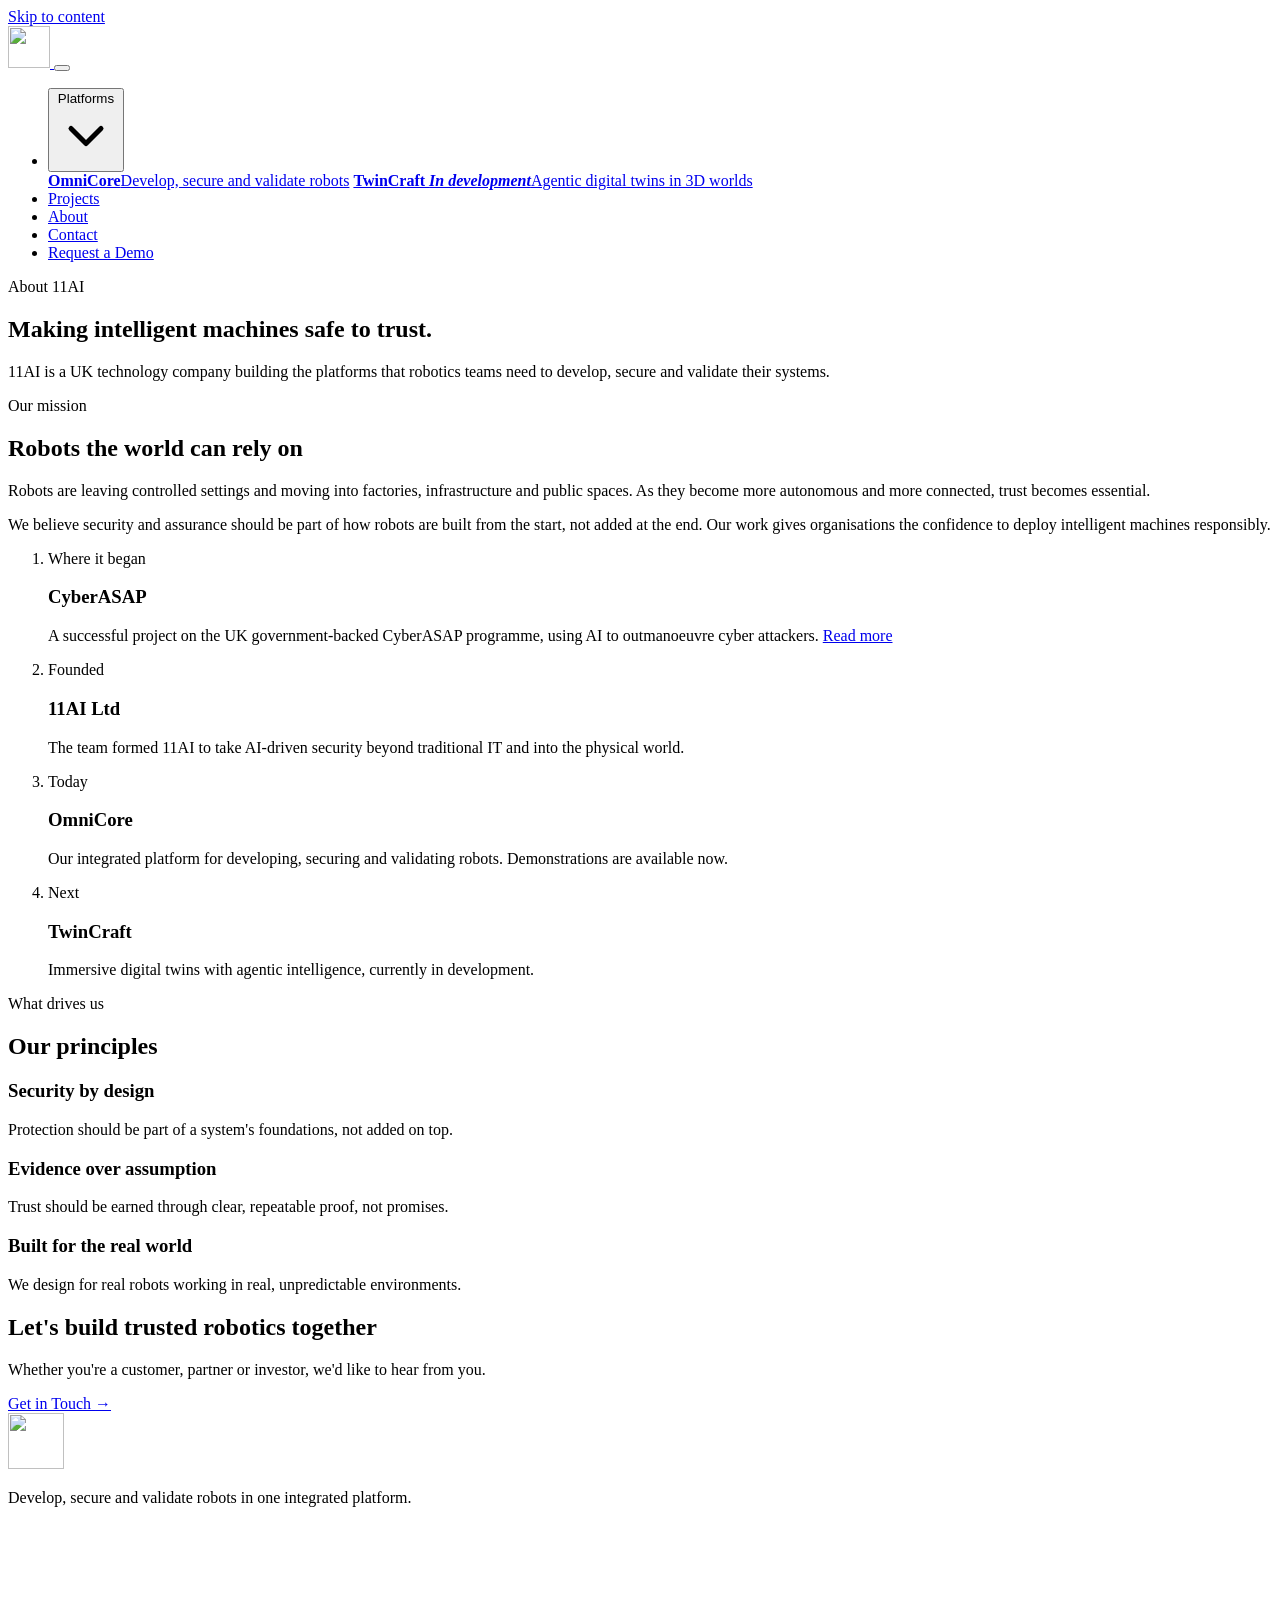
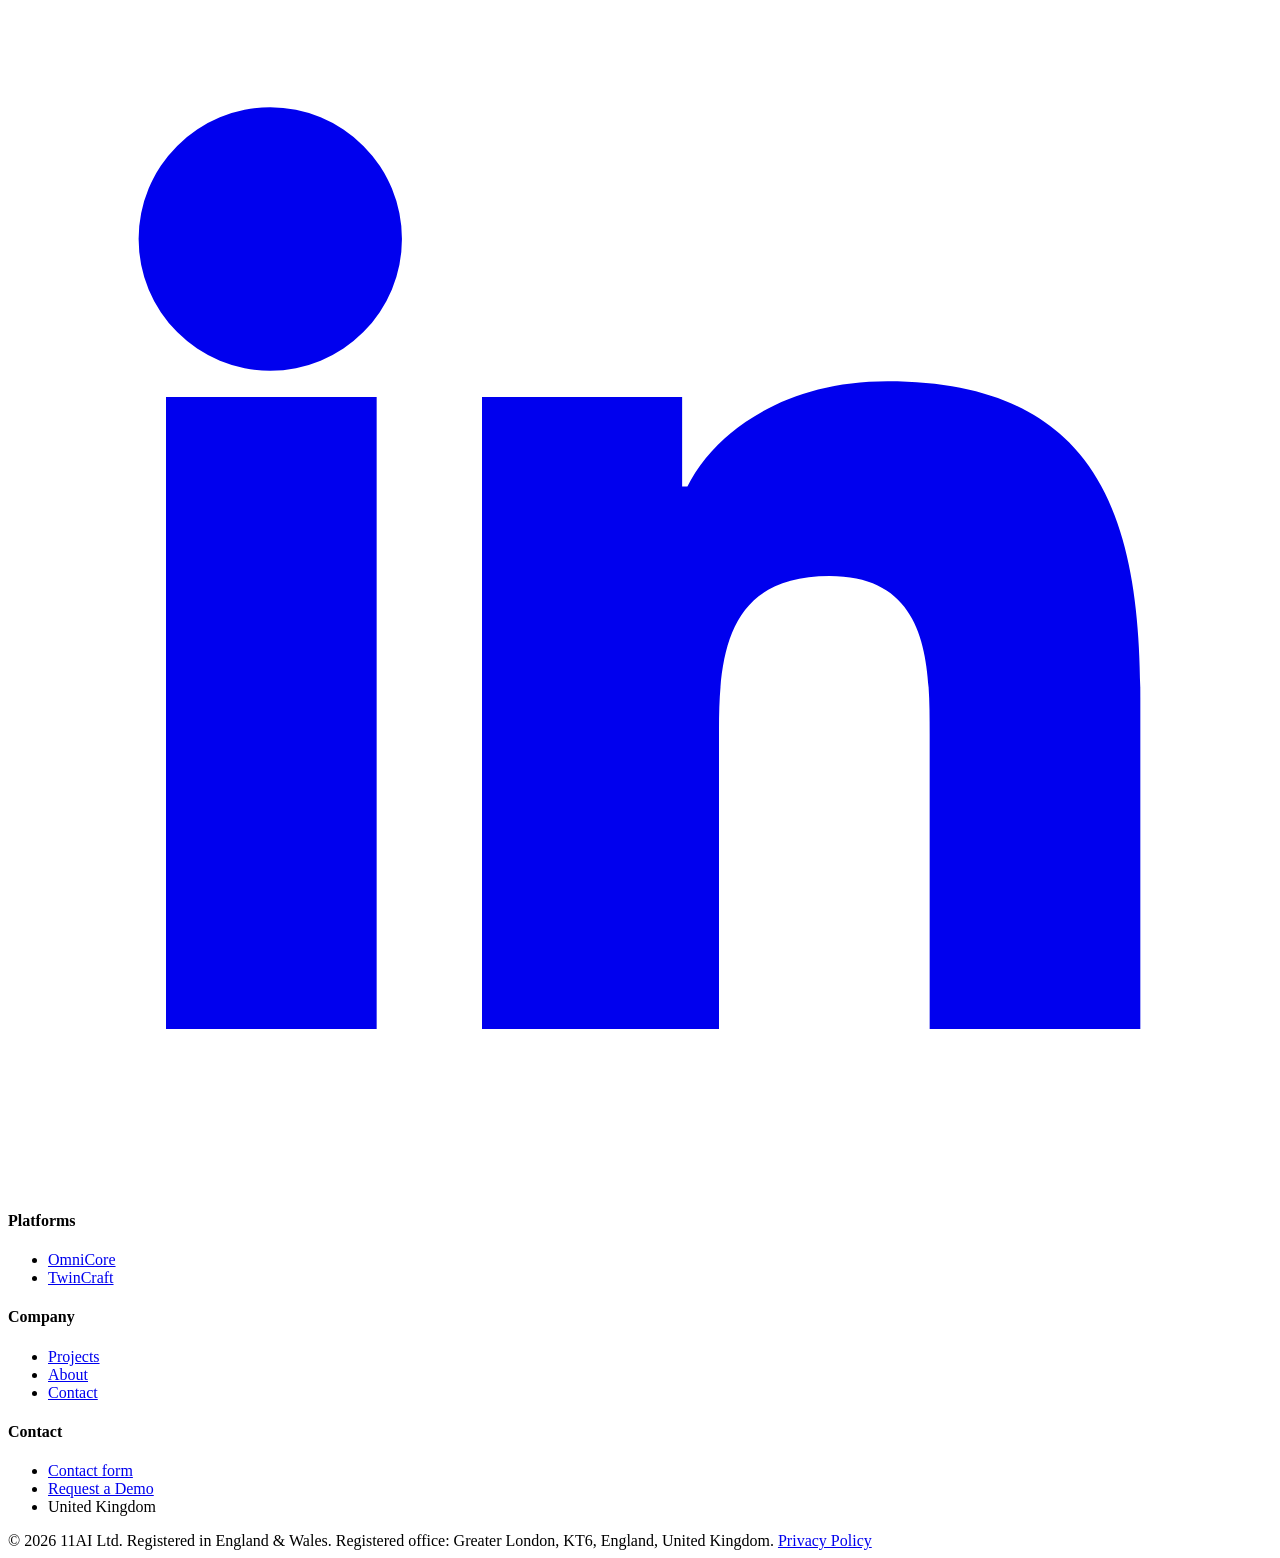
==== about.html @ 643f724d "11ai website" ====
<!doctype html>
<html lang="en-GB" class="no-js">
<head>
  <meta charset="utf-8">
  <meta name="viewport" content="width=device-width, initial-scale=1">
  <title>About | 11AI</title>
  <meta name="description" content="11AI is a UK technology company building platforms to develop, secure and validate robots, founded from a successful CyberASAP project.">
  <link rel="canonical" href="https://www.11ai.co.uk/about.html">
  <meta property="og:type" content="website">
  <meta property="og:site_name" content="11AI">
  <meta property="og:title" content="About | 11AI">
  <meta property="og:description" content="11AI is a UK technology company building platforms to develop, secure and validate robots, founded from a successful CyberASAP project.">
  <meta property="og:url" content="https://www.11ai.co.uk/about.html">
  <meta property="og:image" content="https://www.11ai.co.uk/assets/img/og-image.jpg">
  <meta name="twitter:card" content="summary_large_image">
  <meta name="theme-color" content="#0b1220">
  <link rel="icon" href="favicon.ico" sizes="any">
  <link rel="icon" href="assets/img/logo.svg" type="image/svg+xml">
  <link rel="apple-touch-icon" href="assets/img/apple-touch-icon.png">
  <link rel="preconnect" href="https://fonts.googleapis.com">
  <link rel="preconnect" href="https://fonts.gstatic.com" crossorigin>
  <link href="https://fonts.googleapis.com/css2?family=Inter:wght@400;500;600&family=Manrope:wght@600;700;800&display=swap" rel="stylesheet">
  <link rel="stylesheet" href="assets/css/style.css">
</head>
<body>
  <a class="skip-link" href="#main">Skip to content</a>

  <header class="site-header">
    <nav class="container nav" aria-label="Main">
      <a class="brand" href="index.html" aria-label="11AI home">
        <img src="assets/img/logo-white.svg" alt="" width="42" height="42">
      </a>
      <button class="nav-toggle" aria-label="Menu" aria-expanded="false" aria-controls="nav-links"><span></span><span></span><span></span></button>
      <ul class="nav-links" id="nav-links">
        <li class="has-menu">
          <button class="menu-btn" type="button" aria-expanded="false" aria-controls="platforms-menu">Platforms <svg viewBox="0 0 24 24" aria-hidden="true"><path d="M6 9l6 6 6-6" fill="none" stroke="currentColor" stroke-width="2" stroke-linecap="round" stroke-linejoin="round"/></svg></button>
          <div class="menu" id="platforms-menu">
            <a class="menu-item" href="omnicore.html"><strong>OmniCore</strong><span>Develop, secure and validate robots</span></a>
            <a class="menu-item" href="twincraft.html"><strong>TwinCraft <em class="mini-badge">In development</em></strong><span>Agentic digital twins in 3D worlds</span></a>
          </div>
        </li>
        <li><a href="projects.html">Projects</a></li>
        <li><a href="about.html" aria-current="page">About</a></li>
        <li><a href="contact.html">Contact</a></li>
        <li><a class="nav-cta" href="contact.html?interest=omnicore-demo">Request a Demo</a></li>
      </ul>
    </nav>
  </header>

  <main id="main">
    <section class="hero hero-sm">
      <div class="container hero-grid">
        <div class="reveal">
          <span class="eyebrow">About 11AI</span>
          <h1>Making intelligent machines <span class="text-accent">safe to trust.</span></h1>
          <p class="lead">11AI is a UK technology company building the platforms that robotics teams need to develop, secure and validate their systems.</p>
        </div>
      </div>
    </section>

    <section class="section">
      <div class="container split">
        <div class="reveal">
          <span class="eyebrow">Our mission</span>
          <h2>Robots the world can rely on</h2>
          <p class="lead">Robots are leaving controlled settings and moving into factories, infrastructure and public spaces. As they become more autonomous and more connected, trust becomes essential.</p>
          <p>We believe security and assurance should be part of how robots are built from the start, not added at the end. Our work gives organisations the confidence to deploy intelligent machines responsibly.</p>
        </div>
        <div class="reveal reveal-d2">
          <ol class="timeline">
            <li>
              <span class="when">Where it began</span>
              <h3>CyberASAP</h3>
              <p>A successful project on the UK government-backed CyberASAP programme, using AI to outmanoeuvre cyber attackers. <a href="projects.html" class="inline-link">Read more</a></p>
            </li>
            <li>
              <span class="when">Founded</span>
              <h3>11AI Ltd</h3>
              <p>The team formed 11AI to take AI-driven security beyond traditional IT and into the physical world.</p>
            </li>
            <li class="now">
              <span class="when">Today</span>
              <h3>OmniCore</h3>
              <p>Our integrated platform for developing, securing and validating robots. Demonstrations are available now.</p>
            </li>
            <li>
              <span class="when">Next</span>
              <h3>TwinCraft</h3>
              <p>Immersive digital twins with agentic intelligence, currently in development.</p>
            </li>
          </ol>
        </div>
      </div>
    </section>

    <section class="section section-soft">
      <div class="container">
        <div class="section-head center reveal">
          <span class="eyebrow">What drives us</span>
          <h2>Our principles</h2>
        </div>
        <div class="grid-3">
          <article class="card reveal">
            <h3>Security by design</h3>
            <p>Protection should be part of a system's foundations, not added on top.</p>
          </article>
          <article class="card reveal reveal-d1">
            <h3>Evidence over assumption</h3>
            <p>Trust should be earned through clear, repeatable proof, not promises.</p>
          </article>
          <article class="card reveal reveal-d2">
            <h3>Built for the real world</h3>
            <p>We design for real robots working in real, unpredictable environments.</p>
          </article>
        </div>
      </div>
    </section>

    <section class="cta-band">
      <div class="container reveal">
        <h2>Let's build trusted robotics together</h2>
        <p>Whether you're a customer, partner or investor, we'd like to hear from you.</p>
        <div class="btn-row">
          <a class="btn btn-primary" href="contact.html">Get in Touch <span class="arrow" aria-hidden="true">→</span></a>
        </div>
      </div>
    </section>
  </main>

  <footer class="site-footer">
    <div class="container">
      <div class="footer-grid">
        <div>
          <a class="brand" href="index.html" aria-label="11AI home"><img src="assets/img/logo-white.svg" alt="" width="56" height="56"></a>
          <p>Develop, secure and validate robots in one integrated platform.</p>
          <div class="social">
            <a href="https://www.linkedin.com/in/eleven-ai-572a1943a" aria-label="11AI on LinkedIn" rel="noopener" target="_blank"><svg viewBox="0 0 24 24" fill="currentColor"><path d="M4.98 3.5a2.5 2.5 0 1 1 0 5 2.5 2.5 0 0 1 0-5zM3 9h4v12H3zM9 9h3.8v1.7h.1c.5-1 1.8-2 3.8-2 4 0 4.8 2.6 4.8 6V21h-4v-5.6c0-1.3 0-3-1.9-3s-2.1 1.4-2.1 2.9V21H9z"/></svg></a>
          </div>
        </div>
        <div>
          <h4>Platforms</h4>
          <ul>
            <li><a href="omnicore.html">OmniCore</a></li>
            <li><a href="twincraft.html">TwinCraft</a></li>
          </ul>
        </div>
        <div>
          <h4>Company</h4>
          <ul>
            <li><a href="projects.html">Projects</a></li>
            <li><a href="about.html">About</a></li>
            <li><a href="contact.html">Contact</a></li>
          </ul>
        </div>
        <div>
          <h4>Contact</h4>
          <ul>
            <li><a href="contact.html">Contact form</a></li>
            <li><a href="contact.html?interest=omnicore-demo">Request a Demo</a></li>
            <li>United Kingdom</li>
          </ul>
        </div>
      </div>
      <div class="footer-legal">
        <span>© <span data-year>2026</span> 11AI Ltd. Registered in England &amp; Wales. Registered office: Greater London, KT6, England, United Kingdom.</span>
        <a href="privacy.html">Privacy Policy</a>
      </div>
    </div>
  </footer>

  <script src="assets/js/main.js" defer></script>
</body>
</html>
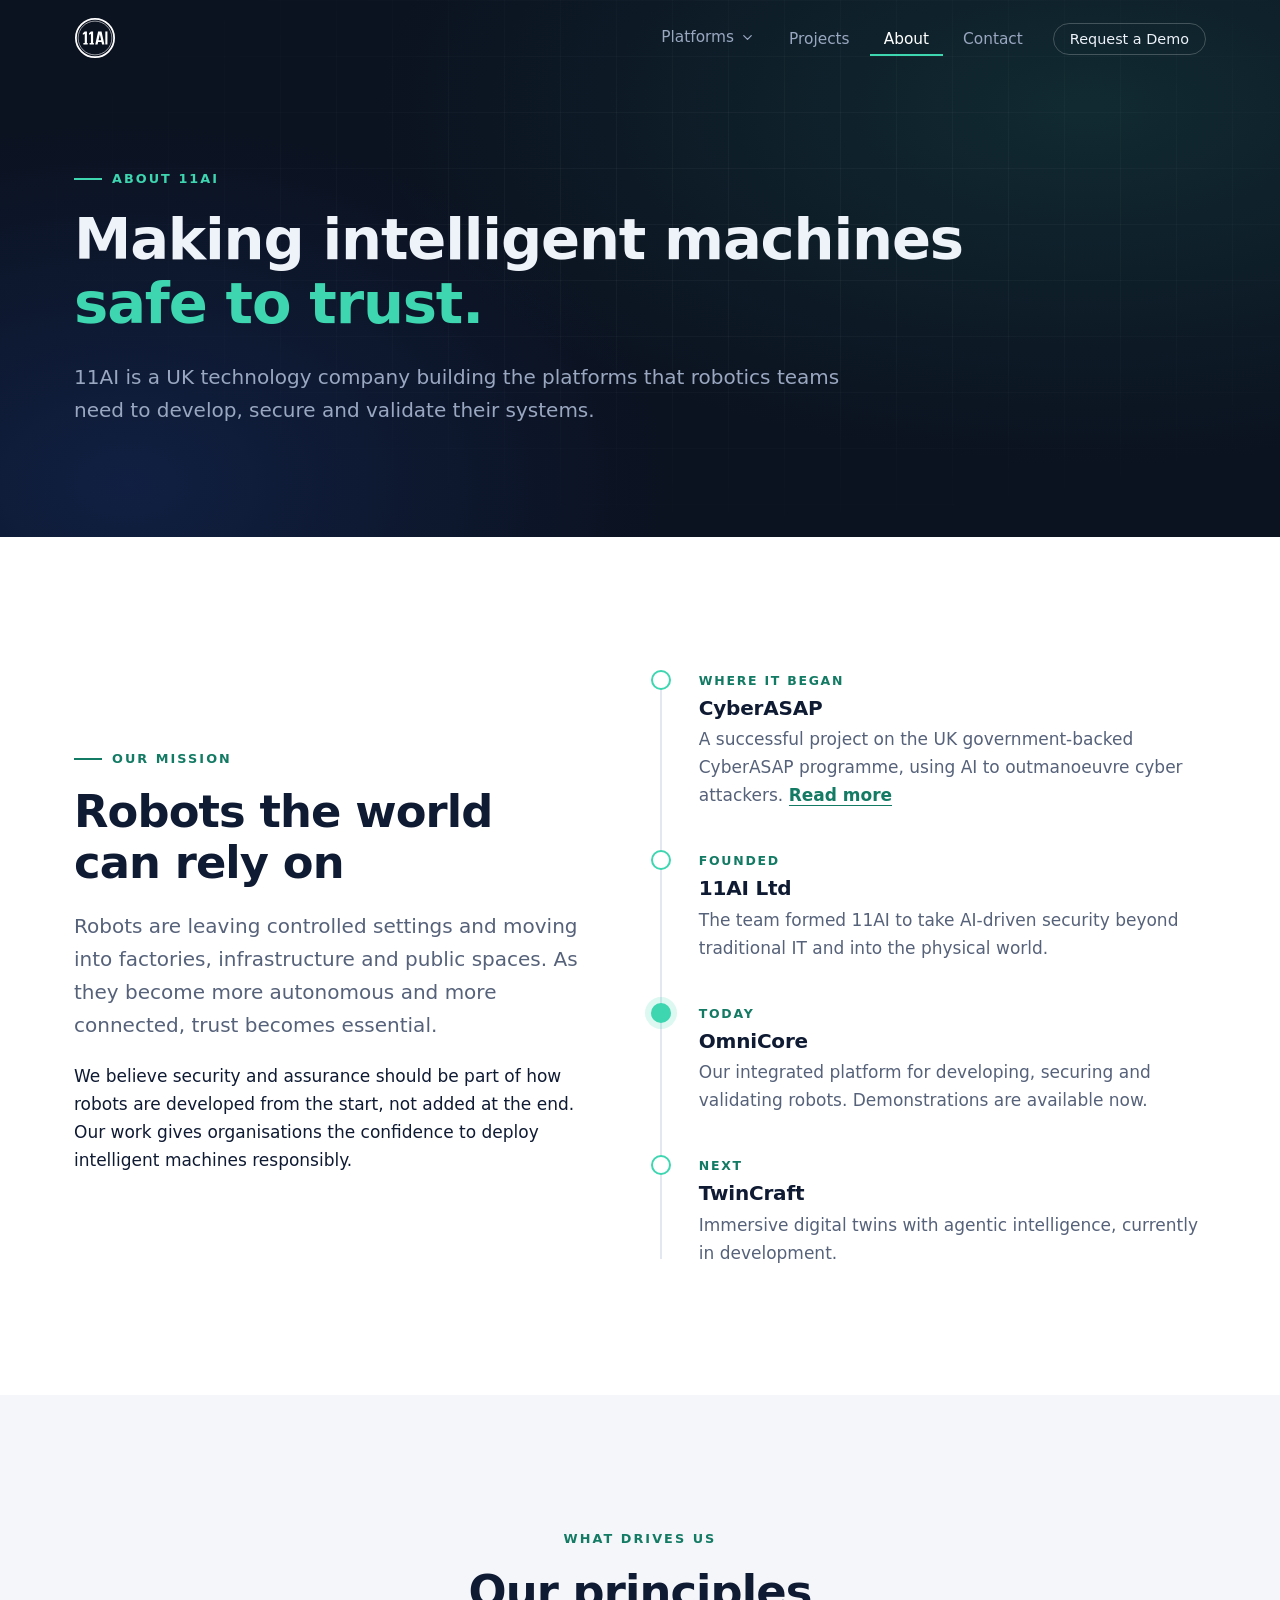
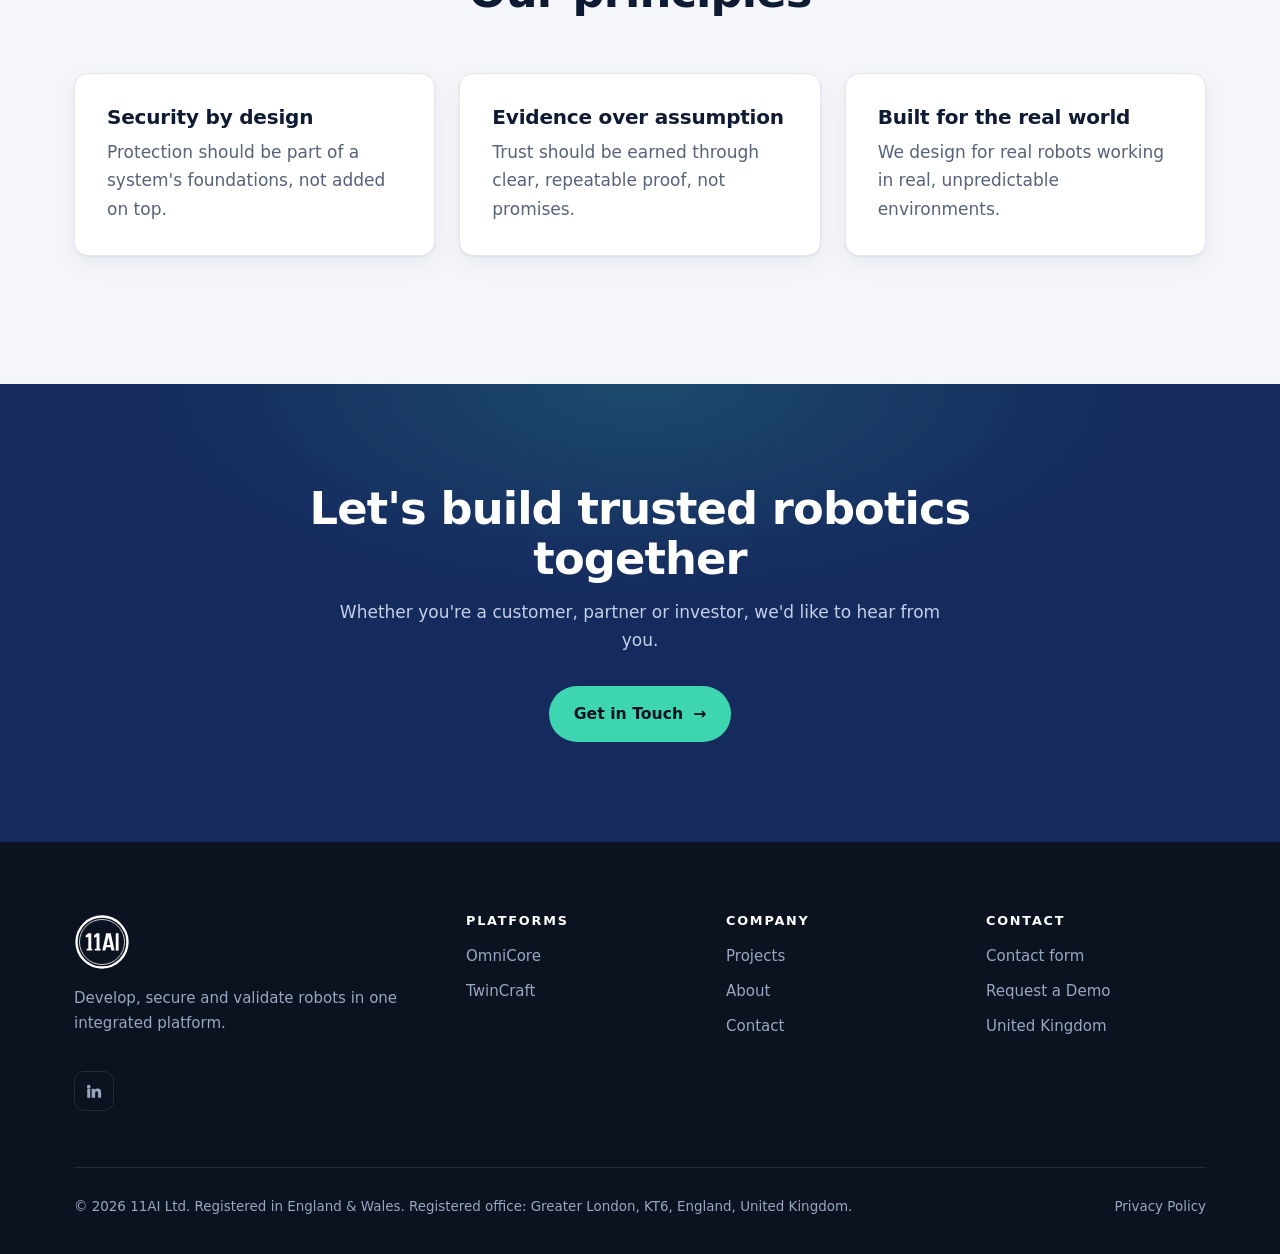
==== commit 0ac8dc22: "Add files via upload" ====
--- a/about.html
+++ b/about.html
@@ -64,7 +64,7 @@
           <span class="eyebrow">Our mission</span>
           <h2>Robots the world can rely on</h2>
           <p class="lead">Robots are leaving controlled settings and moving into factories, infrastructure and public spaces. As they become more autonomous and more connected, trust becomes essential.</p>
-          <p>We believe security and assurance should be part of how robots are built from the start, not added at the end. Our work gives organisations the confidence to deploy intelligent machines responsibly.</p>
+          <p>We believe security and assurance should be part of how robots are developed from the start, not added at the end. Our work gives organisations the confidence to deploy intelligent machines responsibly.</p>
         </div>
         <div class="reveal reveal-d2">
           <ol class="timeline">
--- a/assets/css/style.css
+++ b/assets/css/style.css
@@ -0,0 +1,482 @@
+/* ==========================================================================
+   11AI — site styles
+   ========================================================================== */
+
+:root {
+  --navy: #152b5e;
+  --navy-700: #0f2049;
+  --teal: #3dd6b0;
+  --teal-600: #1fa888;
+  --ink: #0b1220;
+  --ink-2: #111a2e;
+  --ink-3: #1a2540;
+
+  --bg: #ffffff;
+  --bg-soft: #f4f6fa;
+  --text: #0f1a33;
+  --text-muted: #56627a;
+  --border: #e2e7f0;
+  --card: #ffffff;
+  --brand: var(--navy);
+  --accent-text: #137a63;
+
+  --on-dark: #eef2f9;
+  --on-dark-muted: #9aa7c0;
+  --border-dark: rgba(255, 255, 255, 0.1);
+
+  --radius: 14px;
+  --radius-lg: 22px;
+  --shadow: 0 1px 2px rgba(15, 26, 51, 0.06), 0 8px 24px rgba(15, 26, 51, 0.06);
+  --shadow-lg: 0 30px 80px rgba(3, 8, 20, 0.45);
+  --container: 1180px;
+  --font-head: "Manrope", system-ui, -apple-system, "Segoe UI", sans-serif;
+  --font-body: "Inter", system-ui, -apple-system, "Segoe UI", sans-serif;
+  color-scheme: light;
+}
+
+@media (prefers-color-scheme: dark) {
+  :root:not([data-theme="light"]) {
+    --bg: #0b1220;
+    --bg-soft: #0f1829;
+    --text: #e8edf6;
+    --text-muted: #9aa7c0;
+    --border: #1f2a42;
+    --card: #111a2e;
+    --brand: #8fb0ff;
+    --accent-text: var(--teal);
+    --shadow: 0 1px 2px rgba(0, 0, 0, 0.3), 0 8px 24px rgba(0, 0, 0, 0.25);
+    color-scheme: dark;
+  }
+}
+
+/* ---------- Base ---------- */
+*, *::before, *::after { box-sizing: border-box; }
+html { scroll-behavior: smooth; -webkit-text-size-adjust: 100%; }
+body {
+  margin: 0;
+  font-family: var(--font-body);
+  font-size: 17px;
+  line-height: 1.65;
+  color: var(--text);
+  background: var(--bg);
+  -webkit-font-smoothing: antialiased;
+  overflow-x: hidden;
+}
+img, svg { max-width: 100%; display: block; }
+a { color: inherit; }
+h1, h2, h3, h4 {
+  font-family: var(--font-head);
+  line-height: 1.12;
+  letter-spacing: -0.02em;
+  margin: 0 0 0.5em;
+  font-weight: 800;
+}
+h1 { font-size: clamp(2.4rem, 5.6vw, 4.1rem); }
+h2 { font-size: clamp(1.9rem, 3.6vw, 2.8rem); }
+h3 { font-size: 1.25rem; font-weight: 700; letter-spacing: -0.01em; }
+p { margin: 0 0 1em; }
+.lead { font-size: clamp(1.08rem, 1.6vw, 1.25rem); color: var(--text-muted); max-width: 40em; }
+.container { width: 100%; max-width: var(--container); margin: 0 auto; padding: 0 24px; }
+.skip-link {
+  position: absolute; left: -999px; top: 8px; z-index: 100;
+  background: var(--teal); color: var(--ink); padding: 8px 14px; border-radius: 8px;
+}
+.skip-link:focus { left: 8px; }
+:focus-visible { outline: 2px solid var(--teal); outline-offset: 3px; border-radius: 4px; }
+
+.eyebrow {
+  display: inline-flex; align-items: center; gap: 10px;
+  font-family: var(--font-head);
+  font-size: 0.8rem; font-weight: 700; letter-spacing: 0.16em; text-transform: uppercase;
+  color: var(--accent-text);
+  margin-bottom: 18px;
+}
+.eyebrow::before { content: ""; width: 28px; height: 2px; background: currentColor; }
+.text-accent { color: var(--teal); }
+
+/* ---------- Buttons ---------- */
+.btn {
+  display: inline-flex; align-items: center; justify-content: center; gap: 10px;
+  font-family: var(--font-head); font-weight: 700; font-size: 0.98rem;
+  padding: 14px 24px; border-radius: 999px; border: 1.5px solid transparent;
+  text-decoration: none; cursor: pointer; white-space: nowrap;
+  transition: transform .2s ease, background-color .2s ease, border-color .2s ease, color .2s ease, box-shadow .2s ease;
+}
+.btn:hover { transform: translateY(-1px); }
+.btn-primary { background: var(--teal); color: var(--ink); }
+.btn-primary:hover { background: #5ce3c2; }
+.btn-navy { background: var(--navy); color: #fff; }
+.btn-navy:hover { background: var(--navy-700); }
+.btn-ghost { border-color: currentColor; color: inherit; background: transparent; opacity: .92; }
+.btn-ghost:hover { opacity: 1; }
+.btn .arrow { transition: transform .2s ease; }
+.btn:hover .arrow { transform: translateX(3px); }
+.btn-row { display: flex; flex-wrap: wrap; gap: 14px; margin-top: 32px; }
+
+/* ---------- Header ---------- */
+.site-header {
+  position: fixed; inset: 0 0 auto 0; z-index: 50;
+  color: var(--on-dark);
+  transition: background-color .3s ease, box-shadow .3s ease, backdrop-filter .3s ease;
+}
+.site-header.scrolled {
+  background: rgba(11, 18, 32, 0.86);
+  backdrop-filter: saturate(160%) blur(14px);
+  -webkit-backdrop-filter: saturate(160%) blur(14px);
+  box-shadow: 0 1px 0 var(--border-dark);
+}
+.nav { display: flex; align-items: center; justify-content: space-between; height: 76px; gap: 20px; }
+.brand { display: inline-flex; align-items: center; gap: 12px; text-decoration: none; font-family: var(--font-head); font-weight: 800; font-size: 1.1rem; letter-spacing: 0.02em; }
+.brand img { width: 42px; height: 42px; }
+.nav-links { display: flex; align-items: center; gap: 6px; list-style: none; margin: 0; padding: 0; }
+.nav-links a {
+  text-decoration: none; font-weight: 500; font-size: 0.96rem;
+  padding: 8px 14px; border-radius: 8px; color: var(--on-dark-muted);
+  transition: color .2s ease;
+}
+.nav-links a:hover, .nav-links a[aria-current="page"] { color: #fff; }
+.nav-links a[aria-current="page"] { box-shadow: inset 0 -2px 0 var(--teal); border-radius: 0; }
+.nav-links .nav-cta {
+  margin-left: 10px; padding: 7px 16px; border-radius: 999px;
+  border: 1px solid rgba(255, 255, 255, 0.22); color: var(--on-dark); font-size: 0.9rem;
+  transition: border-color .2s ease, color .2s ease;
+}
+.nav-links .nav-cta:hover { border-color: var(--teal); color: var(--teal); }
+
+/* Platforms dropdown */
+.has-menu { position: relative; }
+.menu-btn {
+  display: inline-flex; align-items: center; gap: 6px;
+  background: none; border: 0; cursor: pointer; font: inherit; font-weight: 500; font-size: 0.96rem;
+  padding: 8px 14px; color: var(--on-dark-muted); transition: color .2s ease;
+}
+.menu-btn svg { width: 15px; height: 15px; transition: transform .2s ease; }
+.menu-btn:hover, .has-menu.active .menu-btn { color: #fff; }
+.has-menu.active .menu-btn { box-shadow: inset 0 -2px 0 var(--teal); }
+.menu {
+  position: absolute; top: calc(100% + 10px); left: 50%; width: 310px;
+  transform: translate(-50%, 6px); opacity: 0; visibility: hidden;
+  background: rgba(14, 22, 40, 0.98); border: 1px solid var(--border-dark); border-radius: 14px;
+  padding: 8px; box-shadow: 0 24px 60px rgba(0, 0, 0, 0.45);
+  transition: opacity .2s ease, transform .2s ease, visibility .2s;
+}
+.menu::before { content: ""; position: absolute; left: 0; right: 0; top: -12px; height: 12px; }
+.has-menu:hover .menu, .has-menu:focus-within .menu, .has-menu.open .menu { opacity: 1; visibility: visible; transform: translate(-50%, 0); }
+.has-menu:hover .menu-btn svg, .has-menu.open .menu-btn svg { transform: rotate(180deg); }
+.nav-links .menu-item { display: block; padding: 12px 14px; border-radius: 10px; }
+.nav-links .menu-item:hover, .nav-links .menu-item[aria-current="page"] { background: rgba(255, 255, 255, 0.05); box-shadow: none; border-radius: 10px; }
+.menu-item strong { display: flex; align-items: center; gap: 8px; color: #fff; font-family: var(--font-head); font-size: 0.98rem; }
+.menu-item span { display: block; font-size: 0.85rem; color: var(--on-dark-muted); margin-top: 2px; }
+.mini-badge { font-style: normal; font-size: 0.66rem; font-weight: 700; letter-spacing: .06em; text-transform: uppercase; color: #f5b446; border: 1px solid rgba(245, 180, 70, 0.35); border-radius: 999px; padding: 2px 7px; }
+.nav-toggle {
+  display: none; background: none; border: 0; color: #fff; cursor: pointer;
+  width: 44px; height: 44px; padding: 10px; margin-right: -10px;
+}
+.nav-toggle span { display: block; height: 2px; background: currentColor; margin: 5px 0; border-radius: 2px; transition: transform .25s ease, opacity .25s ease; }
+.nav-open .nav-toggle span:nth-child(1) { transform: translateY(7px) rotate(45deg); }
+.nav-open .nav-toggle span:nth-child(2) { opacity: 0; }
+.nav-open .nav-toggle span:nth-child(3) { transform: translateY(-7px) rotate(-45deg); }
+
+@media (max-width: 880px) {
+  .nav-toggle { display: block; }
+  .nav-links {
+    position: fixed; inset: 76px 0 auto 0;
+    flex-direction: column; align-items: stretch; gap: 0;
+    background: rgba(11, 18, 32, 0.98);
+    padding: 12px 24px 28px;
+    border-top: 1px solid var(--border-dark);
+    transform: translateY(-12px); opacity: 0; visibility: hidden;
+    transition: all .25s ease;
+  }
+  .nav-open .nav-links { transform: none; opacity: 1; visibility: visible; }
+  .nav-open .site-header { background: rgba(11, 18, 32, 0.98); }
+  .nav-links a { padding: 14px 0; font-size: 1.05rem; border-bottom: 1px solid var(--border-dark); }
+  .nav-links a[aria-current="page"] { box-shadow: none; color: var(--teal); }
+  .nav-links .nav-cta { margin: 18px 0 0; text-align: center; border: 1px solid rgba(255, 255, 255, 0.22); }
+  .menu-btn { width: 100%; justify-content: space-between; padding: 14px 0; font-size: 1.05rem; border-bottom: 1px solid var(--border-dark); }
+  .menu-btn svg { display: none; }
+  .has-menu.active .menu-btn { box-shadow: none; }
+  .menu { position: static; width: auto; transform: none; opacity: 1; visibility: visible; background: none; border: 0; box-shadow: none; padding: 4px 0 4px 12px; }
+  .has-menu:hover .menu, .has-menu:focus-within .menu, .has-menu.open .menu { transform: none; }
+  .nav-links .menu-item { border-bottom: 0; padding: 10px 0; }
+  .nav-links { max-height: calc(100vh - 76px); overflow-y: auto; }
+}
+
+/* ---------- Sections ---------- */
+.section { padding: clamp(72px, 10vw, 128px) 0; }
+.section-soft { background: var(--bg-soft); }
+.section-dark {
+  background: var(--ink); color: var(--on-dark);
+  --text-muted: var(--on-dark-muted); --border: var(--border-dark); --card: var(--ink-2); --accent-text: var(--teal); --brand: #8fb0ff;
+}
+.section-head { max-width: 760px; margin-bottom: 56px; }
+.section-head.center { margin-left: auto; margin-right: auto; text-align: center; }
+.section-head.center .eyebrow::before { display: none; }
+.section-head.center .lead { margin-left: auto; margin-right: auto; }
+
+/* ---------- Hero ---------- */
+.hero {
+  position: relative; overflow: hidden;
+  background: radial-gradient(1200px 600px at 85% 20%, rgba(61, 214, 176, 0.12), transparent 60%),
+              radial-gradient(900px 600px at 10% 90%, rgba(21, 43, 94, 0.55), transparent 60%),
+              var(--ink);
+  color: var(--on-dark);
+  padding: 150px 0 110px;
+  --text-muted: var(--on-dark-muted); --accent-text: var(--teal);
+}
+.hero::before {
+  content: ""; position: absolute; inset: 0; pointer-events: none;
+  background-image: linear-gradient(rgba(255,255,255,.035) 1px, transparent 1px),
+                    linear-gradient(90deg, rgba(255,255,255,.035) 1px, transparent 1px);
+  background-size: 56px 56px;
+  mask-image: radial-gradient(ellipse at 60% 40%, #000 20%, transparent 75%);
+  -webkit-mask-image: radial-gradient(ellipse at 60% 40%, #000 20%, transparent 75%);
+}
+.hero-grid { position: relative; display: grid; grid-template-columns: 1.05fr 1fr; gap: 56px; align-items: center; }
+.hero h1 { margin-bottom: 24px; }
+.hero .lead { color: var(--on-dark-muted); }
+.hero-sm { padding: 160px 0 90px; }
+.hero-sm .hero-grid { grid-template-columns: 1fr; }
+.hero-sm h1 { font-size: clamp(2.3rem, 5vw, 3.6rem); max-width: 16em; }
+
+.badge {
+  display: inline-flex; align-items: center; gap: 8px;
+  font-size: 0.82rem; font-weight: 600; font-family: var(--font-head);
+  padding: 7px 14px; border-radius: 999px;
+  background: rgba(61, 214, 176, 0.1); color: var(--teal);
+  border: 1px solid rgba(61, 214, 176, 0.3);
+  margin-bottom: 22px;
+}
+.badge .dot { width: 7px; height: 7px; border-radius: 50%; background: var(--teal); box-shadow: 0 0 0 4px rgba(61, 214, 176, 0.18); animation: pulse 2.4s ease-in-out infinite; }
+.badge-amber { background: rgba(245, 180, 70, 0.1); color: #f5b446; border-color: rgba(245, 180, 70, 0.3); }
+.badge-amber .dot { background: #f5b446; box-shadow: 0 0 0 4px rgba(245, 180, 70, 0.18); }
+@keyframes pulse { 50% { opacity: .45; } }
+
+/* Product frame */
+.frame {
+  position: relative; border-radius: var(--radius-lg); overflow: hidden;
+  background: #0a0f1a; border: 1px solid rgba(255,255,255,0.1);
+  box-shadow: var(--shadow-lg), 0 0 0 1px rgba(61, 214, 176, 0.06), 0 0 80px rgba(61, 214, 176, 0.08);
+}
+.frame-bar { display: flex; align-items: center; gap: 7px; padding: 12px 16px; border-bottom: 1px solid rgba(255,255,255,0.07); background: rgba(255,255,255,0.02); }
+.frame-bar i { width: 10px; height: 10px; border-radius: 50%; background: rgba(255,255,255,0.14); }
+.frame-bar b { margin-left: 10px; font: 600 0.74rem var(--font-head); letter-spacing: .14em; text-transform: uppercase; color: var(--on-dark-muted); }
+.frame img { width: 100%; height: auto; }
+.frame-tilt { transform: perspective(1600px) rotateY(-9deg) rotateX(3deg); transition: transform .6s ease; }
+.frame-tilt:hover { transform: perspective(1600px) rotateY(-3deg) rotateX(1deg); }
+.frame-overlay::after {
+  content: ""; position: absolute; inset: 0; pointer-events: none;
+  background: linear-gradient(180deg, transparent 55%, rgba(10, 15, 26, 0.85));
+}
+.frame-caption {
+  position: absolute; left: 20px; bottom: 18px; z-index: 2;
+  display: inline-flex; align-items: center; gap: 8px;
+  font: 600 0.8rem var(--font-head); color: var(--on-dark); letter-spacing: 0.04em;
+}
+.frame-caption::before { content: ""; width: 8px; height: 8px; border-radius: 50%; background: var(--teal); }
+
+/* ---------- Pillars / cards ---------- */
+.grid-3 { display: grid; grid-template-columns: repeat(3, 1fr); gap: 24px; }
+.grid-4 { display: grid; grid-template-columns: repeat(4, 1fr); gap: 20px; }
+.grid-2 { display: grid; grid-template-columns: repeat(2, 1fr); gap: 24px; }
+.card {
+  background: var(--card); border: 1px solid var(--border); border-radius: var(--radius);
+  padding: 32px; box-shadow: var(--shadow);
+  transition: transform .25s ease, border-color .25s ease;
+}
+.card:hover { transform: translateY(-3px); border-color: rgba(61, 214, 176, 0.45); }
+.card p { color: var(--text-muted); margin: 0; }
+.section-dark .card { box-shadow: none; }
+.icon {
+  width: 52px; height: 52px; border-radius: 12px; display: grid; place-items: center;
+  background: rgba(61, 214, 176, 0.12); color: var(--accent-text); margin-bottom: 22px;
+}
+.icon svg { width: 26px; height: 26px; }
+.pillar-num { font: 800 0.8rem var(--font-head); letter-spacing: .14em; color: var(--text-muted); margin-bottom: 6px; display: block; }
+
+/* ---------- Split feature ---------- */
+.split { display: grid; grid-template-columns: 1fr 1.1fr; gap: 72px; align-items: center; }
+.split.reverse > :first-child { order: 2; }
+.checklist { list-style: none; padding: 0; margin: 28px 0 0; display: grid; gap: 14px; }
+.checklist li { display: flex; gap: 14px; align-items: flex-start; }
+.checklist li::before {
+  content: ""; flex: none; width: 22px; height: 22px; margin-top: 3px; border-radius: 50%;
+  background: rgba(61, 214, 176, 0.15) url("data:image/svg+xml,%3Csvg xmlns='http://www.w3.org/2000/svg' viewBox='0 0 24 24' fill='none' stroke='%233dd6b0' stroke-width='3' stroke-linecap='round' stroke-linejoin='round'%3E%3Cpath d='M5 12.5l4.5 4.5L19 7.5'/%3E%3C/svg%3E") center / 13px no-repeat;
+}
+.stack { position: relative; }
+.stack .frame + .frame { position: absolute; width: 62%; right: -4%; bottom: -12%; }
+
+/* ---------- Origin band ---------- */
+.origin { display: grid; grid-template-columns: auto 1fr; gap: 48px; align-items: center; }
+.origin-mark { width: 150px; height: 150px; opacity: .95; }
+.origin blockquote { margin: 0; font-family: var(--font-head); font-size: clamp(1.3rem, 2.4vw, 1.75rem); font-weight: 700; line-height: 1.35; letter-spacing: -0.01em; }
+.origin p { color: var(--text-muted); margin-top: 16px; max-width: 46em; }
+
+/* ---------- TwinCraft teaser ---------- */
+.teaser {
+  position: relative; overflow: hidden; border-radius: var(--radius-lg);
+  background: linear-gradient(135deg, var(--navy-700), var(--ink) 70%);
+  color: var(--on-dark); padding: clamp(40px, 6vw, 72px);
+  display: grid; grid-template-columns: 1.1fr 1fr; gap: 40px; align-items: center;
+  --text-muted: var(--on-dark-muted);
+}
+.teaser p { color: var(--on-dark-muted); }
+.teaser h2 { margin-bottom: 14px; }
+
+/* Wireframe world visual */
+.world { width: 100%; height: auto; overflow: visible; }
+.world .grid-line { stroke: rgba(143, 176, 255, 0.22); stroke-width: 1; }
+.world .edge { stroke: rgba(61, 214, 176, 0.55); stroke-width: 1.4; fill: none; }
+.world .face { fill: rgba(61, 214, 176, 0.06); stroke: rgba(61, 214, 176, 0.5); stroke-width: 1.2; }
+.world .node { fill: var(--teal); }
+.world .node-ring { fill: none; stroke: var(--teal); stroke-width: 1.2; transform-box: fill-box; transform-origin: center; animation: ring 3.2s ease-out infinite; }
+.world .link { stroke: rgba(245, 180, 70, 0.75); stroke-width: 1.4; stroke-dasharray: 5 6; fill: none; animation: dash 2.4s linear infinite; }
+.world .agent { fill: #f5b446; }
+@keyframes ring { 0% { transform: scale(.6); opacity: .9; } 100% { transform: scale(2.4); opacity: 0; } }
+@keyframes dash { to { stroke-dashoffset: -22; } }
+
+/* ---------- Steps ---------- */
+.steps { counter-reset: step; display: grid; grid-template-columns: repeat(3, 1fr); gap: 24px; }
+.step { position: relative; padding-top: 28px; border-top: 2px solid var(--border); }
+.step::before {
+  counter-increment: step; content: "0" counter(step);
+  position: absolute; top: -2px; left: 0; padding-top: 12px;
+  border-top: 2px solid var(--teal); width: 48px;
+  font: 800 0.85rem var(--font-head); letter-spacing: .1em; color: var(--accent-text);
+}
+.step h3 { margin-top: 18px; }
+.step p { color: var(--text-muted); margin: 0; }
+
+/* ---------- Audience tags ---------- */
+.tags { display: flex; flex-wrap: wrap; gap: 12px; }
+.tag {
+  padding: 12px 20px; border-radius: 999px; border: 1px solid var(--border);
+  background: var(--card); font-weight: 600; font-size: 0.95rem;
+}
+
+/* ---------- Timeline ---------- */
+.timeline { list-style: none; margin: 0; padding: 0; position: relative; display: grid; gap: 36px; }
+.timeline::before { content: ""; position: absolute; left: 9px; top: 8px; bottom: 8px; width: 2px; background: var(--border); }
+.timeline li { position: relative; padding-left: 48px; }
+.timeline li::before {
+  content: ""; position: absolute; left: 0; top: 5px; width: 20px; height: 20px; border-radius: 50%;
+  background: var(--bg); border: 2px solid var(--teal);
+}
+.timeline li.now::before { background: var(--teal); box-shadow: 0 0 0 6px rgba(61, 214, 176, 0.18); }
+.timeline .when { font: 700 0.78rem var(--font-head); letter-spacing: .14em; text-transform: uppercase; color: var(--accent-text); }
+.timeline h3 { margin: 4px 0 6px; }
+.timeline p { color: var(--text-muted); margin: 0; }
+
+/* ---------- CTA band ---------- */
+.cta-band {
+  position: relative; overflow: hidden; text-align: center;
+  background: radial-gradient(700px 300px at 50% 0%, rgba(61, 214, 176, 0.18), transparent 70%), var(--navy);
+  color: #fff; padding: clamp(64px, 8vw, 100px) 0;
+}
+.cta-band h2 { max-width: 18em; margin: 0 auto 14px; }
+.cta-band p { color: #c5d0e6; max-width: 36em; margin: 0 auto; }
+.cta-band .btn-row { justify-content: center; }
+
+/* ---------- Forms ---------- */
+.contact-grid { display: grid; grid-template-columns: 1.4fr 1fr; gap: 56px; align-items: start; }
+.form { display: grid; grid-template-columns: 1fr 1fr; gap: 20px; }
+.form .full { grid-column: 1 / -1; }
+.field label { display: block; font-weight: 600; font-size: 0.92rem; margin-bottom: 8px; }
+.field .req { color: var(--accent-text); }
+.field input, .field select, .field textarea {
+  width: 100%; font: inherit; font-size: 1rem; color: var(--text);
+  background: var(--card); border: 1.5px solid var(--border); border-radius: 10px;
+  padding: 13px 15px; transition: border-color .2s ease, box-shadow .2s ease;
+}
+.field textarea { min-height: 140px; resize: vertical; }
+.field input:focus, .field select:focus, .field textarea:focus {
+  outline: none; border-color: var(--teal); box-shadow: 0 0 0 4px rgba(61, 214, 176, 0.18);
+}
+.consent { display: flex; gap: 12px; align-items: flex-start; font-size: 0.9rem; color: var(--text-muted); }
+.consent input { width: 18px; height: 18px; margin-top: 3px; accent-color: var(--teal-600); flex: none; }
+.hp-field { position: absolute !important; left: -9999px !important; }
+.form-status { grid-column: 1 / -1; font-weight: 600; margin: 0; min-height: 1.5em; }
+.form-status.ok { color: var(--accent-text); }
+.form-status.err { color: #e5484d; }
+.info-card { background: var(--bg-soft); border: 1px solid var(--border); border-radius: var(--radius); padding: 32px; }
+.info-card h3 { margin-bottom: 12px; }
+.info-card p, .info-card li { color: var(--text-muted); }
+.info-card ul { padding-left: 18px; margin: 0 0 24px; }
+.info-card a { color: var(--accent-text); font-weight: 600; }
+
+/* ---------- Prose (legal) ---------- */
+.prose { max-width: 760px; }
+.prose h2 { font-size: 1.45rem; margin-top: 2em; }
+.prose p, .prose li { color: var(--text-muted); }
+.prose a { color: var(--accent-text); }
+
+/* ---------- Footer ---------- */
+.site-footer { background: var(--ink); color: var(--on-dark-muted); padding: 72px 0 36px; font-size: 0.94rem; }
+.footer-grid { display: grid; grid-template-columns: 1.6fr 1fr 1fr 1fr; gap: 40px; }
+.site-footer .brand { color: #fff; margin-bottom: 16px; }
+.site-footer h4 { color: #fff; font-size: 0.8rem; letter-spacing: .14em; text-transform: uppercase; margin-bottom: 16px; }
+.site-footer ul { list-style: none; margin: 0; padding: 0; display: grid; gap: 10px; }
+.site-footer a { text-decoration: none; transition: color .2s ease; }
+.site-footer a:hover { color: var(--teal); }
+.footer-legal {
+  margin-top: 56px; padding-top: 28px; border-top: 1px solid var(--border-dark);
+  display: flex; flex-wrap: wrap; justify-content: space-between; gap: 16px; font-size: 0.84rem;
+}
+.social { display: inline-flex; gap: 10px; margin-top: 20px; }
+.social a { width: 40px; height: 40px; display: grid; place-items: center; border-radius: 10px; border: 1px solid var(--border-dark); }
+.social svg { width: 18px; height: 18px; }
+
+/* ---------- Reveal animation ---------- */
+.reveal { opacity: 0; transform: translateY(24px); transition: opacity .8s ease, transform .8s ease; }
+.reveal.in { opacity: 1; transform: none; }
+.reveal-d1 { transition-delay: .1s; }
+.reveal-d2 { transition-delay: .2s; }
+.reveal-d3 { transition-delay: .3s; }
+.no-js .reveal { opacity: 1; transform: none; }
+@media (prefers-reduced-motion: reduce) {
+  html { scroll-behavior: auto; }
+  .reveal { opacity: 1; transform: none; transition: none; }
+  *, *::before, *::after { animation: none !important; }
+  .frame-tilt { transform: none; }
+}
+
+/* ---------- Responsive ---------- */
+@media (max-width: 1024px) {
+  .grid-4 { grid-template-columns: repeat(2, 1fr); }
+  .footer-grid { grid-template-columns: 1fr 1fr; }
+}
+@media (max-width: 880px) {
+  body { font-size: 16px; }
+  .hero { padding: 120px 0 80px; }
+  .hero-sm { padding: 130px 0 64px; }
+  .hero-grid, .split, .teaser, .contact-grid { grid-template-columns: 1fr; gap: 44px; }
+  .split.reverse > :first-child { order: 0; }
+  .frame-tilt, .frame-tilt:hover { transform: none; }
+  .grid-3, .steps { grid-template-columns: 1fr; }
+  .stack .frame + .frame { position: relative; width: 100%; right: auto; bottom: auto; margin-top: 20px; }
+  .origin { grid-template-columns: 1fr; gap: 28px; }
+  .origin-mark { width: 96px; height: 96px; }
+}
+@media (max-width: 600px) {
+  .container { padding: 0 16px; }
+  .grid-4, .grid-2, .form { grid-template-columns: 1fr; }
+  .footer-grid { grid-template-columns: 1fr; }
+  .card { padding: 26px; }
+  .btn-row .btn { flex: 1 1 100%; }
+}
+.site-footer .brand img { width: 56px; height: 56px; }
+
+/* ---------- Projects ---------- */
+.inline-link { color: var(--accent-text); font-weight: 600; text-decoration: none; border-bottom: 1px solid currentColor; }
+.badge-navy { background: rgba(21, 43, 94, 0.08); color: var(--brand); border-color: rgba(21, 43, 94, 0.2); }
+.badge-navy .dot { background: var(--teal-600); box-shadow: 0 0 0 4px rgba(61, 214, 176, 0.18); animation: none; }
+.project { background: var(--card); border: 1px solid var(--border); border-radius: var(--radius-lg); padding: clamp(28px, 5vw, 56px); box-shadow: var(--shadow); }
+.project h2 { margin-bottom: 12px; }
+.facts { display: grid; grid-template-columns: repeat(4, 1fr); gap: 1px; margin: 36px 0 44px; background: var(--border); border: 1px solid var(--border); border-radius: var(--radius); overflow: hidden; }
+.facts div { background: var(--bg-soft); padding: 18px 20px; }
+.facts dt { font: 700 0.72rem var(--font-head); letter-spacing: .14em; text-transform: uppercase; color: var(--text-muted); }
+.facts dd { margin: 4px 0 0; font-family: var(--font-head); font-weight: 700; }
+.project-body { gap: 36px 56px; }
+.project-body p { color: var(--text-muted); margin: 0; }
+@media (max-width: 880px) { .facts { grid-template-columns: repeat(2, 1fr); } }
+@media (max-width: 600px) { .project-body { gap: 28px; } }
